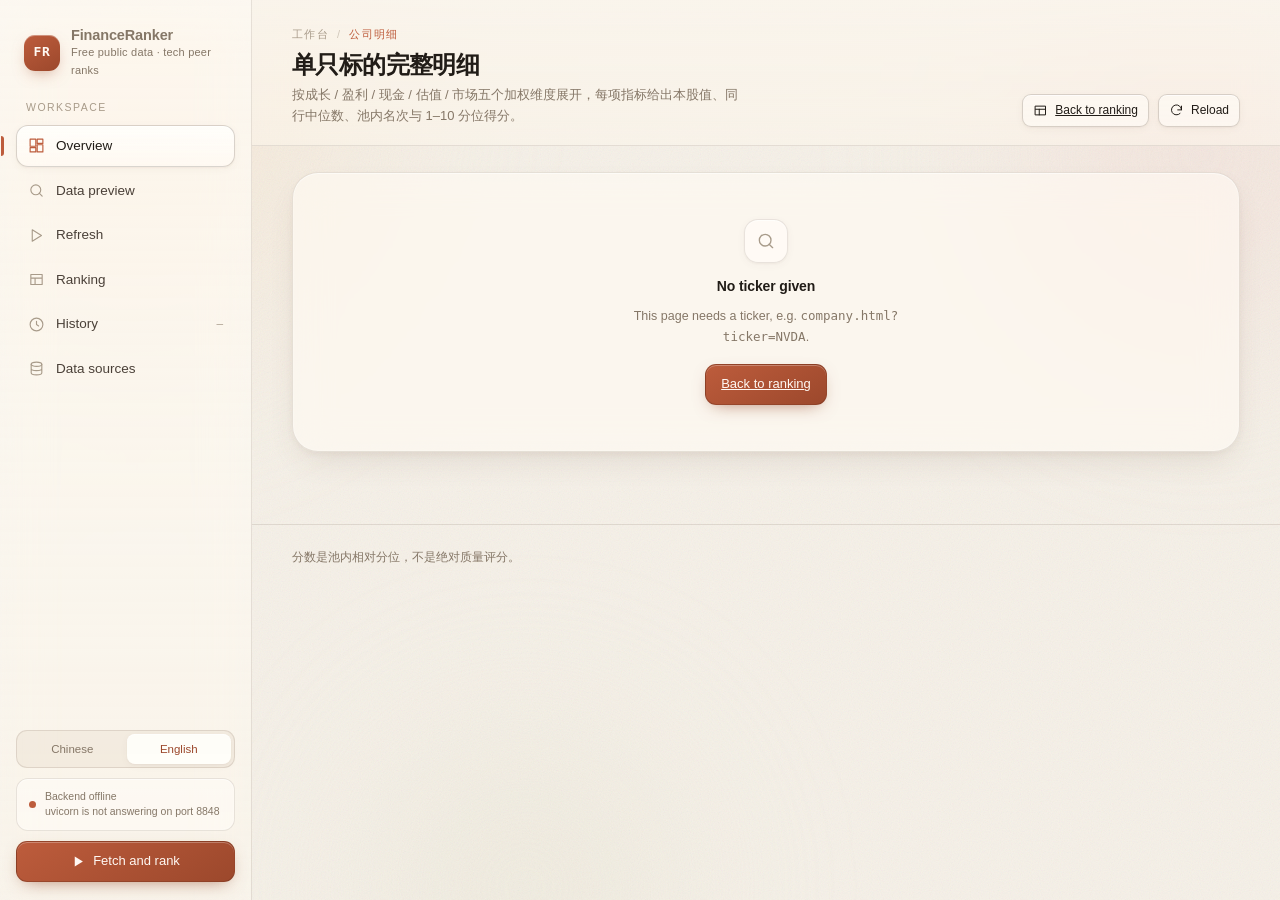
==== app/web/static/company.html @ 7ff26cf9 "FinanceRanker: free public-data tech peer ranker FastAPI service plus a vanilla-JS web UI that score" ====
<!DOCTYPE html>
<html lang="zh-CN">
<head>
<meta charset="utf-8" />
<meta name="viewport" content="width=device-width, initial-scale=1" />
<title>公司明细 · FinanceRanker</title>
<meta name="description" content="单只标的的完整明细：五个加权维度、逐项同行中位数与池内名次、原始财报输入。" />
<link rel="icon" href="favicon.svg" type="image/svg+xml" />
<link rel="stylesheet" href="css/shell.css" />
<link rel="stylesheet" href="css/components.css" />
<link rel="stylesheet" href="css/company.css" />
</head>
<body data-page="co">
<div class="app">
  <main class="main">
    <header class="pagehead">
      <div>
        <div class="crumb"><span data-i18n="nav.group">工作台</span><span class="sep">/</span><b data-i18n="co.crumb">公司明细</b></div>
        <h1 data-i18n="co.title">单只标的完整明细</h1>
        <p class="lede" data-i18n="co.lede">按成长 / 盈利 / 现金 / 估值 / 市场五个加权维度展开，每项指标给出本股值、同行中位数、池内名次与 1–10 分位得分。</p>
      </div>
      <div class="pagehead-actions">
        <a class="btn btn--quiet btn--sm" href="ranking.html" id="toRanking" data-i18n="action.back.ranking"></a>
        <button class="btn btn--quiet btn--sm" type="button" id="pingBtn" data-i18n="action.reload"></button>
      </div>
    </header>

    <div class="pagebody" id="companyBody">
      <div class="glass herocard">
        <div class="skeleton line" style="width:34%"></div>
        <div class="skeleton line" style="width:52%;margin-top:14px"></div>
      </div>
    </div>

    <footer class="foot" data-i18n="co.foot">
      <b>分数是池内相对分位，不是绝对质量评分。</b>
    </footer>
  </main>
</div>

<script src="js/i18n.js"></script>
<script src="js/shell.js"></script>
<script src="js/company-view.js"></script>
<script src="js/company.js"></script>
</body>
</html>
---- app/web/static/css/shell.css ----
/* ==========================================================================
   FinanceRanker — shell: tokens, background, rail navigation, page chrome.
   Warm-glass, minimal. Light theme only; every surface is a tinted glass pane.
   ========================================================================== */

/* ------------------------------------------------------------------ tokens */
:root {
  /* warm neutral ramp — one family, no cool grays anywhere */
  --bg:            #f6f1e8;
  --bg-2:          #efe7da;
  --surface:       rgba(255, 252, 247, 0.60);
  --surface-2:     rgba(255, 252, 247, 0.82);
  --surface-3:     rgba(250, 244, 235, 0.55);
  --well:          rgba(236, 226, 212, 0.50);

  --ink:           #211c17;
  --ink-2:         #4a4038;
  --muted:         #857767;
  --faint:         #a89b8a;

  --hair:          rgba(84, 66, 49, 0.13);
  --hair-2:        rgba(84, 66, 49, 0.22);

  /* single desaturated accent */
  --accent:        #bd5c3c;
  --accent-deep:   #9c482c;
  --accent-soft:   rgba(189, 92, 60, 0.11);
  --accent-line:   rgba(189, 92, 60, 0.34);

  /* data scale — warm earth, no cool hues */
  --good:          #4f6b46;
  --good-soft:     rgba(79, 107, 70, 0.13);
  --mid:           #a0752c;
  --mid-soft:      rgba(160, 117, 44, 0.14);
  --soft:          #9c6a49;
  --soft-soft:     rgba(156, 106, 73, 0.13);
  --low:           #8f5647;
  --low-soft:      rgba(143, 86, 71, 0.13);

  /* elevation: warm-tinted, wide and low */
  --sh-sm:  0 1px 2px rgba(93, 68, 47, 0.05), 0 2px 8px rgba(93, 68, 47, 0.045);
  --sh:     0 2px 6px rgba(93, 68, 47, 0.05), 0 14px 34px -12px rgba(93, 68, 47, 0.16);
  --sh-lg:  0 4px 12px rgba(93, 68, 47, 0.06), 0 34px 70px -24px rgba(93, 68, 47, 0.24);
  --glint:  inset 0 1px 0 rgba(255, 255, 255, 0.65);
  --glint-2: inset 0 1px 0 rgba(255, 255, 255, 0.45), inset 0 0 0 1px rgba(255, 255, 255, 0.18);

  --r-xs: 8px;
  --r-sm: 12px;
  --r-md: 18px;
  --r-lg: 26px;
  --r-xl: 34px;

  --rail: 252px;
  --ease: cubic-bezier(0.22, 1, 0.36, 1);

  --sans: "Geist", "Satoshi", "Outfit", ui-sans-serif, -apple-system, BlinkMacSystemFont,
          "PingFang SC", "Hiragino Sans GB", "Noto Sans SC", "Microsoft YaHei", sans-serif;
  --mono: "JetBrains Mono", ui-monospace, SFMono-Regular, "SF Mono", Menlo, Consolas, monospace;
}

* { box-sizing: border-box; }

html { -webkit-text-size-adjust: 100%; }

body {
  margin: 0;
  min-height: 100dvh;
  background: var(--bg);
  color: var(--ink);
  font-family: var(--sans);
  font-size: 14px;
  line-height: 1.6;
  -webkit-font-smoothing: antialiased;
  text-rendering: optimizeLegibility;
}

/* ------------------------------------------------------- ambient background
   Three very slow, very soft wash blobs. Fixed + pointer-events:none so they
   never trigger layout or repaints of scrolling content. */
.wash {
  position: fixed;
  inset: -12vmax;
  z-index: 0;
  pointer-events: none;
  overflow: hidden;
}
.wash i {
  position: absolute;
  display: block;
  border-radius: 50%;
  filter: blur(72px);
  opacity: 0.5;
  will-change: transform;
}
.wash i:nth-child(1) {
  width: 46vmax; height: 46vmax; left: 4vmax; top: 2vmax;
  background: radial-gradient(circle at 40% 40%, #f3ddc4, transparent 68%);
  animation: drift-a 46s ease-in-out infinite alternate;
}
.wash i:nth-child(2) {
  width: 40vmax; height: 40vmax; right: 2vmax; top: 8vmax;
  background: radial-gradient(circle at 60% 40%, #f0d5cf, transparent 66%);
  animation: drift-b 58s ease-in-out infinite alternate;
}
.wash i:nth-child(3) {
  width: 38vmax; height: 38vmax; left: 34vmax; bottom: -6vmax;
  background: radial-gradient(circle at 50% 50%, #e6e3d2, transparent 68%);
  animation: drift-c 52s ease-in-out infinite alternate;
}
/* paper grain — fixed overlay, never on a scrolling container */
.wash::after {
  content: "";
  position: absolute;
  inset: 0;
  opacity: 0.22;
  mix-blend-mode: multiply;
  background-image: url("data:image/svg+xml,%3Csvg xmlns='http://www.w3.org/2000/svg' width='160' height='160'%3E%3Cfilter id='n'%3E%3CfeTurbulence type='fractalNoise' baseFrequency='0.9' numOctaves='3'/%3E%3C/filter%3E%3Crect width='160' height='160' filter='url(%23n)' opacity='0.42'/%3E%3C/svg%3E");
}
@keyframes drift-a { from { transform: translate3d(0,0,0) scale(1); } to { transform: translate3d(4vmax,3vmax,0) scale(1.12); } }
@keyframes drift-b { from { transform: translate3d(0,0,0) scale(1.06); } to { transform: translate3d(-5vmax,4vmax,0) scale(1); } }
@keyframes drift-c { from { transform: translate3d(0,0,0) scale(1); } to { transform: translate3d(3vmax,-4vmax,0) scale(1.1); } }

/* ------------------------------------------------------------- app skeleton */
.app {
  position: relative;
  z-index: 1;
  display: grid;
  grid-template-columns: var(--rail) minmax(0, 1fr);
  min-height: 100dvh;
  /* `clip` (not `hidden`) contains the ambient wash without creating a scroll
     container, so `position: sticky` headers keep working. */
  overflow-x: clip;
}

/* ---------------------------------------------------------------- rail nav */
.rail {
  position: sticky;
  top: 0;
  align-self: start;
  height: 100dvh;
  padding: 22px 16px 18px;
  display: flex;
  flex-direction: column;
  gap: 20px;
  border-right: 1px solid var(--hair);
  background: linear-gradient(180deg, rgba(255, 253, 249, 0.72), rgba(255, 251, 244, 0.42));
  backdrop-filter: blur(24px) saturate(150%);
  -webkit-backdrop-filter: blur(24px) saturate(150%);
  z-index: 40;
}

.brand {
  display: flex;
  align-items: center;
  gap: 11px;
  padding: 4px 8px 0;
  text-decoration: none;
  color: inherit;
}
.brand .mark {
  flex: none;
  width: 36px; height: 36px;
  display: grid; place-items: center;
  border-radius: 11px;
  background: linear-gradient(150deg, var(--accent), var(--accent-deep));
  color: #fff8f2;
  font-family: var(--mono);
  font-size: 13px;
  font-weight: 600;
  letter-spacing: 0.06em;
  box-shadow: 0 6px 16px -6px rgba(156, 72, 44, 0.55), inset 0 1px 0 rgba(255, 255, 255, 0.35);
}
.brand .txt { min-width: 0; }
.brand b {
  display: block;
  font-size: 14.5px;
  font-weight: 600;
  letter-spacing: -0.01em;
  line-height: 1.25;
}
.brand span {
  display: block;
  font-size: 11px;
  color: var(--muted);
  letter-spacing: 0.02em;
}

.rail-group { display: flex; flex-direction: column; gap: 3px; }
.rail-group > p {
  margin: 0 0 6px 10px;
  font-size: 10.5px;
  letter-spacing: 0.14em;
  text-transform: uppercase;
  color: var(--faint);
}

.navlink {
  position: relative;
  display: flex;
  align-items: center;
  gap: 11px;
  padding: 9px 11px;
  border-radius: 12px;
  color: var(--ink-2);
  text-decoration: none;
  font-size: 13.5px;
  border: 1px solid transparent;
  transition: background 0.28s var(--ease), color 0.28s var(--ease), border-color 0.28s var(--ease);
}
.navlink:hover { background: rgba(255, 253, 249, 0.66); border-color: var(--hair); }
.navlink .ico { flex: none; width: 17px; height: 17px; color: var(--faint); transition: color 0.28s var(--ease); }
.navlink:hover .ico { color: var(--ink-2); }
.navlink .n {
  margin-left: auto;
  font-family: var(--mono);
  font-size: 11px;
  color: var(--faint);
}
.navlink[aria-current="page"] {
  background: linear-gradient(180deg, rgba(255, 254, 251, 0.94), rgba(255, 250, 243, 0.74));
  border-color: var(--hair-2);
  color: var(--ink);
  font-weight: 500;
  box-shadow: var(--sh-sm), var(--glint);
}
.navlink[aria-current="page"] .ico { color: var(--accent); }
.navlink[aria-current="page"]::before {
  content: "";
  position: absolute;
  left: -16px;
  top: 50%;
  width: 3px; height: 20px;
  border-radius: 0 3px 3px 0;
  background: var(--accent);
  transform: translateY(-50%);
}

.rail-foot { margin-top: auto; display: flex; flex-direction: column; gap: 10px; }

/* --------------------------------------------------------- language switch */
.langswitch {
  display: grid;
  grid-template-columns: 1fr 1fr;
  gap: 2px;
  padding: 3px;
  border-radius: 11px;
  border: 1px solid var(--hair);
  background: var(--well);
}
.langswitch button {
  border: 0;
  background: transparent;
  color: var(--muted);
  font: inherit;
  font-size: 11.5px;
  padding: 6px 0;
  border-radius: 8px;
  cursor: pointer;
  transition: background 0.24s var(--ease), color 0.24s var(--ease), box-shadow 0.24s var(--ease);
}
.langswitch button:hover { color: var(--ink); }
.langswitch button[aria-pressed="true"] {
  background: rgba(255, 254, 250, 0.95);
  color: var(--accent-deep);
  font-weight: 500;
  box-shadow: var(--sh-sm), var(--glint);
}
.langbtn {
  border: 1px solid var(--hair);
  background: var(--surface);
  color: var(--ink-2);
  font: inherit;
  font-size: 11.5px;
  padding: 5px 10px;
  border-radius: 9px;
  cursor: pointer;
  box-shadow: var(--glint);
  transition: border-color 0.24s var(--ease), color 0.24s var(--ease);
}
.langbtn:hover { border-color: var(--accent-line); color: var(--accent-deep); }
.langbtn:active { transform: scale(0.97); }

.health {
  display: flex;
  align-items: center;
  gap: 9px;
  padding: 10px 12px;
  border-radius: var(--r-sm);
  border: 1px solid var(--hair);
  background: var(--surface);
  box-shadow: var(--glint-2);
  font-size: 11.5px;
  color: var(--ink-2);
  text-decoration: none;
}
.health:hover { border-color: var(--hair-2); }
.health .dot {
  flex: none;
  width: 7px; height: 7px;
  border-radius: 50%;
  background: var(--good);
  box-shadow: 0 0 0 0 rgba(79, 107, 70, 0.4);
  animation: breathe 3.6s var(--ease) infinite;
}
.health.warn .dot { background: var(--mid); animation-duration: 2.4s; }
.health.bad .dot { background: var(--accent); }
.health b { display: block; font-weight: 500; line-height: 1.35; }
.health span { display: block; color: var(--muted); font-size: 10.5px; }
@keyframes breathe {
  0%   { box-shadow: 0 0 0 0 rgba(79, 107, 70, 0.34); }
  70%  { box-shadow: 0 0 0 7px rgba(79, 107, 70, 0); }
  100% { box-shadow: 0 0 0 0 rgba(79, 107, 70, 0); }
}

/* ------------------------------------------------------------ mobile chrome */
.mobilebar { display: none; }
.scrim { display: none; }

/* ------------------------------------------------------------------ content */
.main {
  min-width: 0;
  display: flex;
  flex-direction: column;
}

.pagehead {
  position: sticky;
  top: 0;
  z-index: 30;
  display: flex;
  align-items: flex-end;
  justify-content: space-between;
  gap: 24px;
  padding: 26px 40px 18px;
  border-bottom: 1px solid var(--hair);
  background: linear-gradient(180deg, rgba(250, 245, 237, 0.86), rgba(250, 245, 237, 0.58));
  backdrop-filter: blur(20px) saturate(150%);
  -webkit-backdrop-filter: blur(20px) saturate(150%);
}
.crumb {
  display: flex;
  align-items: center;
  gap: 8px;
  font-size: 11px;
  letter-spacing: 0.12em;
  text-transform: uppercase;
  color: var(--faint);
  margin-bottom: 7px;
}
.crumb .sep { opacity: 0.5; }
.crumb b { color: var(--accent); font-weight: 500; letter-spacing: 0.12em; }

.pagehead h1 {
  margin: 0;
  font-size: 24px;
  font-weight: 600;
  letter-spacing: -0.025em;
  line-height: 1.15;
}
.pagehead .lede {
  margin: 7px 0 0;
  max-width: 62ch;
  color: var(--muted);
  font-size: 13px;
  line-height: 1.6;
}
.pagehead-actions { display: flex; align-items: center; gap: 9px; flex: none; }

.pagebody {
  padding: 26px 40px 72px;
  display: flex;
  flex-direction: column;
  gap: 26px;
  max-width: 1480px;
  width: 100%;
}

/* -------------------------------------------------------------------- glass */
.glass {
  position: relative;
  border-radius: var(--r-lg);
  border: 1px solid var(--hair);
  background: var(--surface);
  backdrop-filter: blur(18px) saturate(150%);
  -webkit-backdrop-filter: blur(18px) saturate(150%);
  box-shadow: var(--sh), var(--glint-2);
}
.glass--solid { background: var(--surface-2); }
.glass--quiet { background: var(--surface-3); box-shadow: var(--sh-sm), var(--glint); }

/* ------------------------------------------------------------------ section */
.section { display: flex; flex-direction: column; gap: 14px; }
.section-head {
  display: flex;
  align-items: flex-end;
  justify-content: space-between;
  gap: 18px;
}
.section-head h2 {
  margin: 0;
  font-size: 15.5px;
  font-weight: 600;
  letter-spacing: -0.015em;
}
.section-head .hint { margin: 3px 0 0; color: var(--muted); font-size: 12px; }
.section-head .tools { display: flex; align-items: center; gap: 8px; }

.rule { height: 1px; background: var(--hair); border: 0; margin: 0; }

/* ---------------------------------------------------------------------------
   Buttons
   ------------------------------------------------------------------------- */
.btn {
  position: relative;
  display: inline-flex;
  align-items: center;
  justify-content: center;
  gap: 7px;
  padding: 9px 15px;
  border-radius: 11px;
  border: 1px solid var(--hair-2);
  background: linear-gradient(180deg, rgba(255, 254, 251, 0.9), rgba(255, 250, 243, 0.62));
  color: var(--ink);
  font: inherit;
  font-size: 13px;
  font-weight: 500;
  cursor: pointer;
  white-space: nowrap;
  box-shadow: var(--sh-sm), var(--glint);
  transition: transform 0.16s var(--ease), box-shadow 0.28s var(--ease),
              border-color 0.28s var(--ease), background 0.28s var(--ease), color 0.28s var(--ease);
}
.btn:hover:not(:disabled) {
  border-color: var(--hair-2);
  box-shadow: 0 2px 5px rgba(93, 68, 47, 0.07), 0 14px 28px -12px rgba(93, 68, 47, 0.28), var(--glint);
  transform: translateY(-1px);
}
.btn:active:not(:disabled) { transform: translateY(0) scale(0.985); box-shadow: var(--sh-sm); }
.btn:focus-visible { outline: 2px solid var(--accent-line); outline-offset: 2px; }
.btn:disabled { opacity: 0.42; cursor: not-allowed; box-shadow: none; }

.btn svg { width: 15px; height: 15px; flex: none; }
.btn--primary {
  background: linear-gradient(150deg, var(--accent), var(--accent-deep));
  border-color: rgba(120, 52, 30, 0.5);
  color: #fff8f3;
  box-shadow: 0 1px 0 rgba(255, 255, 255, 0.28) inset, 0 6px 18px -8px rgba(140, 62, 36, 0.7);
}
.btn--primary:hover:not(:disabled) {
  border-color: rgba(120, 52, 30, 0.6);
  box-shadow: 0 1px 0 rgba(255, 255, 255, 0.32) inset, 0 12px 26px -10px rgba(140, 62, 36, 0.75);
}
.btn--ghost {
  background: transparent;
  border-color: transparent;
  box-shadow: none;
  color: var(--muted);
}
.btn--ghost:hover:not(:disabled) {
  background: rgba(255, 253, 249, 0.7);
  border-color: var(--hair);
  color: var(--ink);
  box-shadow: var(--glint);
}
.btn--quiet { background: var(--surface); font-size: 12.5px; padding: 7px 12px; }
.btn--danger { color: var(--accent-deep); }
.btn--danger:hover:not(:disabled) { border-color: var(--accent-line); background: var(--accent-soft); }
.btn--sm { padding: 6px 10px; font-size: 12px; border-radius: 9px; }
.btn--icon { padding: 8px; border-radius: 10px; }

/* ------------------------------------------------------------------- chips */
.chip {
  display: inline-flex;
  align-items: center;
  gap: 6px;
  padding: 5px 11px;
  border-radius: 999px;
  border: 1px solid var(--hair);
  background: var(--surface);
  color: var(--ink-2);
  font-size: 12px;
  cursor: pointer;
  box-shadow: var(--glint);
  transition: transform 0.16s var(--ease), border-color 0.28s var(--ease), background 0.28s var(--ease);
}
.chip:hover { border-color: var(--accent-line); transform: translateY(-1px); }
.chip:active { transform: translateY(0) scale(0.98); }
.chip[aria-pressed="true"], .chip.is-on {
  background: var(--accent-soft);
  border-color: var(--accent-line);
  color: var(--accent-deep);
}
.chip .x { font-family: var(--mono); font-size: 11px; opacity: 0.6; }

.seg {
  display: inline-flex;
  padding: 3px;
  gap: 2px;
  border-radius: 12px;
  border: 1px solid var(--hair);
  background: var(--well);
  box-shadow: none;
}
.seg button {
  border: 0;
  background: transparent;
  color: var(--muted);
  font: inherit;
  font-size: 12.5px;
  padding: 6px 12px;
  border-radius: 9px;
  cursor: pointer;
  transition: background 0.28s var(--ease), color 0.28s var(--ease), box-shadow 0.28s var(--ease);
}
.seg button:hover { color: var(--ink); }
.seg button[aria-pressed="true"] {
  background: rgba(255, 254, 250, 0.95);
  color: var(--ink);
  box-shadow: var(--sh-sm), var(--glint);
}

/* ------------------------------------------------------------------ fields */
.field { display: flex; flex-direction: column; gap: 7px; min-width: 0; }
.field > label {
  font-size: 11.5px;
  font-weight: 500;
  letter-spacing: 0.04em;
  color: var(--ink-2);
}
.field .help { font-size: 11.5px; color: var(--faint); }
.field .err { font-size: 11.5px; color: var(--accent-deep); }

.input, .textarea, select.input {
  width: 100%;
  padding: 10px 13px;
  border-radius: var(--r-sm);
  border: 1px solid var(--hair-2);
  background: rgba(255, 253, 249, 0.72);
  color: var(--ink);
  font: inherit;
  font-size: 13px;
  /* the focused border is the only outline — OS default rings look cheap here */
  outline: none;
  box-shadow: none;
  transition: border-color 0.28s var(--ease), box-shadow 0.28s var(--ease), background 0.28s var(--ease);
}
.textarea {
  resize: vertical;
  font-family: var(--mono);
  font-size: 12.5px;
  line-height: 1.75;
  letter-spacing: 0.02em;
}
.input::placeholder, .textarea::placeholder { color: var(--faint); }
.input:focus, .textarea:focus, select.input:focus {
  outline: none;
  background: rgba(255, 254, 251, 0.94);
  border-color: var(--accent-line);
  box-shadow: 0 0 0 3px var(--accent-soft);
}
select.input {
  appearance: none;
  padding-right: 32px;
  background-image: url("data:image/svg+xml,%3Csvg xmlns='http://www.w3.org/2000/svg' width='12' height='12' viewBox='0 0 24 24' fill='none' stroke='%23857767' stroke-width='2.2' stroke-linecap='round'%3E%3Cpath d='M6 9l6 6 6-6'/%3E%3C/svg%3E");
  background-repeat: no-repeat;
  background-position: right 12px center;
}

.check {
  display: inline-flex;
  align-items: center;
  gap: 9px;
  font-size: 12.5px;
  color: var(--ink-2);
  cursor: pointer;
  user-select: none;
}
.check input {
  appearance: none;
  width: 17px; height: 17px;
  border-radius: 5px;
  border: 1px solid var(--hair-2);
  background: rgba(255, 253, 249, 0.8);
  box-shadow: none;
  cursor: pointer;
  display: grid;
  place-items: center;
  transition: background 0.2s var(--ease), border-color 0.2s var(--ease);
}
.check input::after {
  content: "";
  width: 9px; height: 5px;
  border-left: 1.8px solid #fff8f3;
  border-bottom: 1.8px solid #fff8f3;
  transform: rotate(-45deg) scale(0.5);
  opacity: 0;
  transition: opacity 0.18s var(--ease), transform 0.18s var(--ease);
  margin-top: -2px;
}
.check input:checked { background: var(--accent); border-color: var(--accent-deep); }
.check input:checked::after { opacity: 1; transform: rotate(-45deg) scale(1); }

/* ------------------------------------------------------------------- utils */
.hidden, [hidden] { display: none !important; }
.mono { font-family: var(--mono); font-variant-numeric: tabular-nums; }
.num { font-family: var(--mono); font-variant-numeric: tabular-nums; letter-spacing: -0.01em; }
.muted { color: var(--muted); }
.faint { color: var(--faint); }
.row { display: flex; align-items: center; gap: 10px; flex-wrap: wrap; }
.spacer { flex: 1 1 auto; }
.sr {
  position: absolute;
  width: 1px; height: 1px;
  padding: 0; margin: -1px;
  overflow: hidden; clip: rect(0 0 0 0);
  white-space: nowrap; border: 0;
}

/* ------------------------------------------------------------------ badges */
.badge {
  display: inline-flex;
  align-items: center;
  gap: 5px;
  padding: 3px 9px;
  border-radius: 7px;
  border: 1px solid var(--hair);
  background: var(--well);
  font-size: 11px;
  font-weight: 500;
  color: var(--ink-2);
  white-space: nowrap;
}
.badge--good { color: var(--good); background: var(--good-soft); border-color: rgba(79, 107, 70, 0.24); }
.badge--mid  { color: var(--mid);  background: var(--mid-soft);  border-color: rgba(160, 117, 44, 0.26); }
.badge--soft { color: var(--soft); background: var(--soft-soft); border-color: rgba(156, 106, 73, 0.24); }
.badge--low  { color: var(--low);  background: var(--low-soft);  border-color: rgba(143, 86, 71, 0.24); }
.badge--accent { color: var(--accent-deep); background: var(--accent-soft); border-color: var(--accent-line); }
.badge .dot { width: 6px; height: 6px; border-radius: 50%; background: currentColor; }

/* --------------------------------------------------------------- meter bar */
.meter {
  display: flex;
  align-items: center;
  justify-content: flex-end;
  gap: 10px;
}
.meter .track {
  position: relative;
  width: 58px;
  height: 4px;
  border-radius: 999px;
  background: var(--well);
  overflow: hidden;
  flex: none;
}
.meter .fill {
  position: absolute;
  /* `inset: 0 auto 0 0` collapsed to width:0 here (an absolutely positioned
     element with only `left` set and `width:auto` inside an inline containing
     block), which made every meter bar invisible. Pinning both edges makes the
     box stretch, so scaleX() has something to scale. */
  left: 0;
  right: 0;
  top: 0;
  bottom: 0;
  border-radius: 999px;
  transform-origin: left center;
  background: var(--accent);
  transition: transform 0.6s var(--ease);
}
.meter .val { min-width: 30px; text-align: right; font-size: 12.5px; color: var(--ink-2); }
.meter.is-na .val { color: var(--faint); }
/* .meter--* fill colours are supplied by js/scale.js (inline). */

/* ------------------------------------------------------------------ states */
.skeleton {
  position: relative;
  overflow: hidden;
  border-radius: var(--r-sm);
  background: rgba(233, 224, 211, 0.5);
}
.skeleton::after {
  content: "";
  position: absolute;
  inset: 0;
  transform: translateX(-100%);
  background: linear-gradient(90deg, transparent, rgba(255, 255, 255, 0.72), transparent);
  animation: shimmer 1.75s var(--ease) infinite;
}
@keyframes shimmer { to { transform: translateX(100%); } }
.skeleton.line { height: 11px; }
.skeleton.line + .skeleton.line { margin-top: 9px; }

.state {
  display: flex;
  flex-direction: column;
  align-items: center;
  text-align: center;
  gap: 9px;
  padding: 46px 30px;
}
.state .glyph {
  width: 44px; height: 44px;
  display: grid; place-items: center;
  border-radius: 14px;
  border: 1px solid var(--hair);
  background: var(--surface-2);
  color: var(--faint);
  box-shadow: var(--glint), var(--sh-sm);
  margin-bottom: 3px;
}
.state .glyph svg { width: 20px; height: 20px; }
.state h3 { margin: 0; font-size: 14px; font-weight: 600; letter-spacing: -0.01em; }
.state p { margin: 0; max-width: 46ch; color: var(--muted); font-size: 12.5px; line-height: 1.65; }
.state .act { margin-top: 8px; }

.alert {
  display: flex;
  align-items: flex-start;
  gap: 11px;
  padding: 12px 15px;
  border-radius: var(--r-sm);
  border: 1px solid var(--accent-line);
  background: var(--accent-soft);
  color: var(--accent-deep);
  font-size: 12.5px;
  line-height: 1.6;
}
.alert--warn { border-color: rgba(160, 117, 44, 0.3); background: var(--mid-soft); color: #7d5a17; }
.alert--ok { border-color: rgba(79, 107, 70, 0.26); background: var(--good-soft); color: var(--good); }
.alert svg { width: 15px; height: 15px; flex: none; margin-top: 2px; }
.alert b { font-weight: 600; }

/* -------------------------------------------------------------------- toast */
.toasts {
  position: fixed;
  right: 22px;
  bottom: 22px;
  z-index: 90;
  display: flex;
  flex-direction: column;
  gap: 9px;
  pointer-events: none;
}
.toast {
  display: flex;
  align-items: center;
  gap: 9px;
  padding: 11px 15px;
  border-radius: 13px;
  border: 1px solid var(--hair-2);
  background: rgba(255, 253, 248, 0.86);
  backdrop-filter: blur(18px) saturate(160%);
  -webkit-backdrop-filter: blur(18px) saturate(160%);
  box-shadow: var(--sh-lg), var(--glint);
  font-size: 12.5px;
  color: var(--ink);
  animation: toast-in 0.42s var(--ease);
  pointer-events: auto;
}
.toast.out { animation: toast-out 0.3s var(--ease) forwards; }
.toast .dot { width: 7px; height: 7px; border-radius: 50%; background: var(--good); flex: none; }
.toast.warn .dot { background: var(--mid); }
.toast.err .dot { background: var(--accent); }
@keyframes toast-in { from { opacity: 0; transform: translate3d(0, 14px, 0) scale(0.97); } }
@keyframes toast-out { to { opacity: 0; transform: translate3d(0, 8px, 0) scale(0.98); } }

/* ------------------------------------------------------------------- table */
.tablewrap {
  overflow: auto;
  max-height: min(70dvh, 760px);
  border-radius: var(--r-lg);
  border: 1px solid var(--hair);
  background: var(--surface);
  backdrop-filter: blur(18px) saturate(150%);
  -webkit-backdrop-filter: blur(18px) saturate(150%);
  box-shadow: var(--sh), var(--glint-2);
}
.tablewrap--flat { max-height: none; }
table.data {
  width: 100%;
  border-collapse: separate;
  border-spacing: 0;
  font-size: 12.5px;
}
table.data th, table.data td {
  padding: 11px 14px;
  text-align: left;
  white-space: nowrap;
  border-bottom: 1px solid var(--hair);
}
table.data thead th {
  position: sticky;
  top: 0;
  z-index: 2;
  background: linear-gradient(180deg, rgba(252, 247, 239, 0.97), rgba(249, 243, 234, 0.92));
  backdrop-filter: blur(12px);
  -webkit-backdrop-filter: blur(12px);
  color: var(--muted);
  font-size: 11px;
  font-weight: 500;
  letter-spacing: 0.05em;
  text-transform: uppercase;
}
table.data thead th.sortable { cursor: pointer; user-select: none; }
table.data thead th.sortable:hover { color: var(--ink); }
table.data thead th .arrow { opacity: 0; margin-left: 5px; font-size: 9px; }
table.data thead th[aria-sort] .arrow { opacity: 1; color: var(--accent); }
table.data tbody tr { transition: background 0.2s var(--ease); }
table.data tbody tr:hover { background: rgba(255, 253, 249, 0.72); }
table.data tbody tr:last-child td { border-bottom: 0; }
table.data td.right, table.data th.right { text-align: right; }
table.data td.ticker { font-family: var(--mono); font-weight: 600; letter-spacing: -0.01em; }
table.data .company {
  max-width: 220px;
  overflow: hidden;
  text-overflow: ellipsis;
}
table.data .rowlink { cursor: pointer; }

.tick-link {
  color: var(--accent-deep);
  font-family: var(--mono);
  font-weight: 600;
  text-decoration: none;
  border-bottom: 1px solid transparent;
  transition: border-color 0.24s var(--ease);
  background: none;
  border-top: 0; border-left: 0; border-right: 0;
  padding: 0;
  font-size: inherit;
  cursor: pointer;
}
.tick-link:hover { border-bottom-color: var(--accent-line); }

.detail-link {
  display: inline-flex;
  align-items: center;
  gap: 3px;
  font-size: 11.5px;
  color: var(--muted);
  text-decoration: none;
  padding: 3px 8px 3px 10px;
  border-radius: 999px;
  border: 1px solid var(--hair);
  background: var(--surface);
  box-shadow: var(--glint);
  transition: color 0.24s var(--ease), border-color 0.24s var(--ease), transform 0.18s var(--ease);
}
.detail-link svg { width: 12px; height: 12px; }
.detail-link:hover { color: var(--accent-deep); border-color: var(--accent-line); transform: translateX(1px); }
.detail-link:active { transform: translateX(0) scale(0.97); }

.rank-cell { color: var(--faint); width: 42px; }
.rank-cell.top { color: var(--accent-deep); font-weight: 600; }

/* ------------------------------------------------------------------- grids */
.grid { display: grid; gap: 16px; }
.grid--stats { grid-template-columns: repeat(auto-fit, minmax(200px, 1fr)); }
.grid--2 { grid-template-columns: repeat(2, minmax(0, 1fr)); }
.grid--3 { grid-template-columns: repeat(3, minmax(0, 1fr)); }
.grid--hero { grid-template-columns: minmax(0, 1.55fr) minmax(0, 1fr); align-items: start; }

/* ------------------------------------------------------------------- stats */
.statcard {
  position: relative;
  padding: 18px 20px 20px;
  border-radius: var(--r-md);
  overflow: hidden;
}
.statcard .label {
  display: flex;
  align-items: center;
  gap: 7px;
  font-size: 11px;
  letter-spacing: 0.07em;
  text-transform: uppercase;
  color: var(--faint);
}
.statcard .value {
  margin-top: 9px;
  font-family: var(--mono);
  font-size: 27px;
  font-weight: 500;
  letter-spacing: -0.03em;
  line-height: 1.05;
  font-variant-numeric: tabular-nums;
}
.statcard .value small { font-size: 13px; color: var(--muted); margin-left: 4px; letter-spacing: 0; }
.statcard .note { margin-top: 8px; font-size: 11.5px; color: var(--muted); }
.statcard .spark { position: absolute; right: 0; bottom: 0; left: 0; height: 30px; opacity: 0.5; pointer-events: none; }

/* ------------------------------------------------------------- kv + detail */
.kvgrid {
  display: grid;
  grid-template-columns: repeat(auto-fill, minmax(190px, 1fr));
  gap: 1px;
  background: var(--hair);
  border-radius: var(--r-md);
  overflow: hidden;
  border: 1px solid var(--hair);
}
.kvgrid .kv {
  background: rgba(255, 252, 247, 0.72);
  padding: 12px 15px;
  backdrop-filter: blur(10px);
  -webkit-backdrop-filter: blur(10px);
}
.kvgrid .k {
  font-size: 10.5px;
  letter-spacing: 0.06em;
  text-transform: uppercase;
  color: var(--faint);
}
.kvgrid .v {
  margin-top: 4px;
  font-family: var(--mono);
  font-size: 14px;
  font-variant-numeric: tabular-nums;
  letter-spacing: -0.01em;
}
.kvgrid .v.na { color: var(--faint); }
.kvgrid .kv.group-start { box-shadow: inset 3px 0 0 var(--accent-line); }

/* ------------------------------------------------------------------ drawer */
.drawer-scrim {
  position: fixed;
  inset: 0;
  z-index: 60;
  background: rgba(46, 34, 24, 0.22);
  backdrop-filter: blur(3px);
  -webkit-backdrop-filter: blur(3px);
  opacity: 0;
  transition: opacity 0.34s var(--ease);
}
.drawer-scrim.in { opacity: 1; }
.drawer {
  position: fixed;
  top: 0; right: 0;
  z-index: 61;
  height: 100dvh;
  width: min(470px, 94vw);
  display: flex;
  flex-direction: column;
  border-left: 1px solid var(--hair-2);
  background: linear-gradient(200deg, rgba(255, 253, 249, 0.94), rgba(250, 244, 235, 0.9));
  backdrop-filter: blur(26px) saturate(160%);
  -webkit-backdrop-filter: blur(26px) saturate(160%);
  box-shadow: var(--sh-lg);
  transform: translate3d(100%, 0, 0);
  transition: transform 0.44s var(--ease);
}
.drawer.in { transform: translate3d(0, 0, 0); }
.drawer header {
  display: flex;
  align-items: flex-start;
  gap: 12px;
  padding: 22px 24px 16px;
  border-bottom: 1px solid var(--hair);
}
.drawer header .t { min-width: 0; flex: 1; }
.drawer header .t b {
  display: block;
  font-family: var(--mono);
  font-size: 19px;
  letter-spacing: -0.02em;
}
.drawer header .t span { display: block; color: var(--muted); font-size: 12.5px; margin-top: 2px; }
.drawer .body { overflow: auto; padding: 20px 24px 30px; display: flex; flex-direction: column; gap: 18px; }
.drawer .grp h4 {
  margin: 0 0 9px;
  font-size: 10.5px;
  letter-spacing: 0.12em;
  text-transform: uppercase;
  color: var(--faint);
  font-weight: 500;
}
.drawer .grp .kvgrid { grid-template-columns: repeat(auto-fill, minmax(140px, 1fr)); }

/* facet score lines: label left, meter nudged toward the value column so the
   numbers form a readable right-hand rail */
.drawer .facetline {
  display: grid;
  grid-template-columns: 62px minmax(0, 1fr);
  align-items: center;
  gap: 14px;
}
.drawer .facetline .fl { font-size: 11.5px; color: var(--faint); }
.drawer .facetline .fm { width: 100%; max-width: 200px; margin-left: auto; }
.drawer .facetline.is-total .fl { font-size: 12.5px; font-weight: 500; color: var(--ink-2); }
.drawer .facetline .meter .val { font-weight: 500; }
/* The numeric value keeps the neutral ink; the bar carries the red/green
   direction, so the old per-tone text colours were double-encoding it. */

/* ---------------------------------------------------------------- progress */
.progress { display: flex; flex-direction: column; gap: 10px; }
.progress .top { display: flex; align-items: baseline; justify-content: space-between; gap: 12px; }
.progress .pct { font-family: var(--mono); font-size: 21px; letter-spacing: -0.02em; }
.progress .stage { font-size: 12.5px; color: var(--muted); }
.progress .track {
  height: 7px;
  border-radius: 999px;
  background: var(--well);
  overflow: hidden;
  box-shadow: inset 0 1px 1px rgba(93, 68, 47, 0.07);
}
.progress .fill {
  height: 100%;
  border-radius: 999px;
  background: linear-gradient(90deg, var(--accent), #d08757);
  transform-origin: left center;
  transform: scaleX(0);
  transition: transform 0.7s var(--ease);
}
.progress.is-live .fill {
  background-image: linear-gradient(90deg, var(--accent), #d08757, var(--accent));
  background-size: 200% 100%;
  animation: sheen 2.4s linear infinite;
}
@keyframes sheen { to { background-position: -200% 0; } }

.steps { display: flex; flex-direction: column; gap: 1px; border-radius: var(--r-sm); overflow: hidden; }
.step {
  display: flex;
  align-items: center;
  gap: 11px;
  padding: 10px 13px;
  background: rgba(255, 252, 247, 0.6);
  font-size: 12.5px;
  color: var(--muted);
}
.step + .step { border-top: 1px solid var(--hair); }
.step .mark {
  width: 16px; height: 16px;
  border-radius: 50%;
  border: 1px solid var(--hair-2);
  display: grid; place-items: center;
  flex: none;
  font-size: 9px;
  color: var(--faint);
}
.step.done { color: var(--ink-2); }
.step.done .mark { border-color: rgba(79, 107, 70, 0.4); background: var(--good-soft); color: var(--good); }
.step.active { color: var(--ink); }
.step.active .mark { border-color: var(--accent-line); background: var(--accent-soft); }
.step.active .mark::after {
  content: "";
  width: 6px; height: 6px;
  border-radius: 50%;
  background: var(--accent);
  animation: pulse-dot 1.5s var(--ease) infinite;
}
@keyframes pulse-dot { 50% { transform: scale(0.5); opacity: 0.55; } }
.step .at { margin-left: auto; font-family: var(--mono); font-size: 11px; color: var(--faint); }

.log {
  max-height: 240px;
  overflow: auto;
  padding: 12px 14px;
  border-radius: var(--r-sm);
  background: rgba(240, 232, 220, 0.55);
  border: 1px solid var(--hair);
  font-family: var(--mono);
  font-size: 11.5px;
  line-height: 1.85;
  color: var(--ink-2);
}
.log .ln { display: flex; gap: 9px; }
.log .ln time { color: var(--faint); flex: none; }
.log .ln.ok span { color: var(--good); }
.log .ln.warn span { color: var(--mid); }
.log .ln.err span { color: var(--accent-deep); }

/* ------------------------------------------------------------------- misc */
.note {
  padding: 13px 16px;
  border-radius: var(--r-sm);
  border: 1px dashed var(--hair-2);
  color: var(--muted);
  font-size: 12px;
  line-height: 1.7;
  background: rgba(255, 252, 247, 0.4);
}
.well {
  padding: 14px 16px;
  border-radius: var(--r-md);
  background: var(--well);
  border: 1px solid var(--hair);
}
.dl { display: grid; grid-template-columns: auto 1fr; gap: 7px 16px; font-size: 12.5px; }
.dl dt { color: var(--faint); white-space: nowrap; }
.dl dd { margin: 0; font-family: var(--mono); }

.foot {
  padding: 22px 40px 34px;
  color: var(--faint);
  font-size: 11.5px;
  line-height: 1.8;
  border-top: 1px solid var(--hair);
  max-width: 1480px;
  width: 100%;
}
.foot b { color: var(--muted); font-weight: 500; }

/* ------------------------------------------------------------------- motion */
@media (prefers-reduced-motion: reduce) {
  *, *::before, *::after {
    animation-duration: 0.001ms !important;
    animation-iteration-count: 1 !important;
    transition-duration: 0.001ms !important;
  }
}

/* ------------------------------------------------------------- responsive */
@media (max-width: 1180px) {
  .grid--hero { grid-template-columns: minmax(0, 1fr); }
  .pagehead { padding: 22px 26px 16px; }
  .pagebody { padding: 22px 26px 64px; }
  .foot { padding: 20px 26px 30px; }
}

@media (max-width: 900px) {
  .grid--2, .grid--3 { grid-template-columns: minmax(0, 1fr); }
}

@media (max-width: 860px) {
  .app { grid-template-columns: minmax(0, 1fr); }

  .mobilebar {
    position: sticky;
    top: 0;
    z-index: 45;
    display: flex;
    align-items: center;
    gap: 12px;
    padding: 11px 14px;
    border-bottom: 1px solid var(--hair);
    background: rgba(250, 245, 237, 0.82);
    backdrop-filter: blur(20px) saturate(150%);
    -webkit-backdrop-filter: blur(20px) saturate(150%);
  }
  .mobilebar .mark {
    width: 30px; height: 30px;
    border-radius: 9px;
    display: grid; place-items: center;
    background: linear-gradient(150deg, var(--accent), var(--accent-deep));
    color: #fff8f2;
    font-family: var(--mono);
    font-size: 11px;
    font-weight: 600;
  }
  .mobilebar b { font-size: 13.5px; font-weight: 600; letter-spacing: -0.01em; }
  .mobilebar .spacer { flex: 1; }

  .rail {
    position: fixed;
    top: 0; left: 0;
    width: min(280px, 84vw);
    height: 100dvh;
    z-index: 70;
    transform: translate3d(-102%, 0, 0);
    transition: transform 0.42s var(--ease);
    background: linear-gradient(180deg, rgba(255, 253, 249, 0.97), rgba(251, 245, 236, 0.95));
    box-shadow: var(--sh-lg);
  }
  .rail.open { transform: translate3d(0, 0, 0); }
  .scrim {
    display: block;
    position: fixed;
    inset: 0;
    z-index: 65;
    background: rgba(46, 34, 24, 0.26);
    backdrop-filter: blur(3px);
    -webkit-backdrop-filter: blur(3px);
    opacity: 0;
    pointer-events: none;
    transition: opacity 0.4s var(--ease);
  }
  .scrim.in { opacity: 1; pointer-events: auto; }

  .pagehead {
    position: static;
    flex-direction: column;
    align-items: flex-start;
    gap: 14px;
    padding: 20px 16px 14px;
  }
  .pagehead h1 { font-size: 21px; }
  .pagebody { padding: 18px 16px 56px; gap: 20px; }
  .foot { padding: 18px 16px 28px; }
  .grid--stats { grid-template-columns: repeat(auto-fit, minmax(150px, 1fr)); }
  .tablewrap { max-height: none; }
  .drawer { width: 100vw; }
  .toasts { left: 14px; right: 14px; bottom: 14px; }
}
---- app/web/static/css/components.css ----
/* ==========================================================================
   FinanceRanker — page components.
   Complements shell.css with the pieces individual pages need: the overview
   scoreboard, the run console, the ranking toolbar, the history timeline and
   the data-source dictionary.
   ========================================================================== */

/* ================================================================ overview */

/* Scoreboard: one glass pane, five columns divided by hairlines.
   Deliberately NOT five boxes — the grouping is done with rules. */
.board {
  display: grid;
  grid-template-columns: minmax(220px, 1.35fr) repeat(4, minmax(0, 1fr));
  border-radius: var(--r-lg);
  overflow: hidden;
}
.board > div { padding: 22px 24px; border-left: 1px solid var(--hair); }
.board > div:first-child { border-left: 0; }

.board .lead .kicker {
  font-size: 10.5px;
  letter-spacing: 0.14em;
  text-transform: uppercase;
  color: var(--faint);
}
.board .lead .headline {
  margin: 10px 0 0;
  font-size: 23px;
  line-height: 1.2;
  font-weight: 600;
  letter-spacing: -0.03em;
}
.board .lead .headline em {
  font-style: normal;
  color: var(--accent);
}
.board .lead p { margin: 9px 0 0; color: var(--muted); font-size: 12.5px; line-height: 1.6; }

.board .cell .k {
  font-size: 10.5px;
  letter-spacing: 0.1em;
  text-transform: uppercase;
  color: var(--faint);
  display: flex;
  align-items: center;
  gap: 6px;
}
.board .cell .v {
  margin-top: 12px;
  font-family: var(--mono);
  font-size: 30px;
  line-height: 1;
  letter-spacing: -0.04em;
  font-variant-numeric: tabular-nums;
}
.board .cell .v small { font-size: 13px; color: var(--muted); letter-spacing: 0; margin-left: 3px; }
.board .cell .d { margin-top: 9px; font-size: 11.5px; color: var(--muted); font-family: var(--mono); }
.board .cell .d.up { color: var(--good); }
.board .cell .d.down { color: var(--low); }

/* Coverage matrix: tickers x five facets, rules only, no boxes */
.matrix { width: 100%; min-width: 620px; border-collapse: collapse; font-size: 12px; }
.matrix th, .matrix td { padding: 7px 10px; text-align: right; border-bottom: 1px solid var(--hair); }
.matrix th:first-child, .matrix td:first-child { text-align: left; font-family: var(--mono); }
.matrix thead th {
  font-size: 10px;
  letter-spacing: 0.08em;
  text-transform: uppercase;
  color: var(--faint);
  font-weight: 500;
}
.matrix tbody tr:last-child td { border-bottom: 0; }
.matrix .swatch {
  display: inline-block;
  width: 100%;
  max-width: 62px;
  height: 22px;
  border-radius: 6px;
  line-height: 22px;
  text-align: center;
  font-family: var(--mono);
  font-size: 11px;
  border: 1px solid transparent;
}
.matrix .swatch.na { color: var(--faint); background: var(--well); }

/* Provider lines in the sidebar column */
.provlist { display: flex; flex-direction: column; }
.provlist .prov {
  display: flex;
  align-items: center;
  gap: 11px;
  padding: 12px 0;
  border-bottom: 1px solid var(--hair);
  font-size: 12.5px;
}
.provlist .prov:last-child { border-bottom: 0; }
.provlist .prov .nm { font-weight: 500; }
.provlist .prov .src {
  margin-left: auto;
  font-family: var(--mono);
  font-size: 11px;
  color: var(--muted);
  text-align: right;
}
.provlist .prov .ico {
  width: 28px; height: 28px;
  border-radius: 9px;
  display: grid; place-items: center;
  background: var(--well);
  border: 1px solid var(--hair);
  color: var(--ink-2);
  flex: none;
}
.provlist .prov .ico svg { width: 14px; height: 14px; }

/* Run history strip on the overview */
.runstrip { display: flex; align-items: flex-end; gap: 5px; height: 56px; }
.runstrip .col {
  flex: 1;
  min-width: 6px;
  border-radius: 4px 4px 2px 2px;
  background: linear-gradient(180deg, rgba(189, 92, 60, 0.55), rgba(189, 92, 60, 0.18));
  position: relative;
  transition: transform 0.3s var(--ease);
}
.runstrip .col:hover { transform: scaleY(1.04); }
.runstrip .col.zero { background: var(--well); }
.runstrip .col .tip {
  position: absolute;
  bottom: calc(100% + 7px);
  left: 50%;
  transform: translateX(-50%);
  padding: 5px 9px;
  border-radius: 8px;
  background: rgba(40, 30, 22, 0.92);
  color: #f7f1e8;
  font-family: var(--mono);
  font-size: 10.5px;
  white-space: nowrap;
  opacity: 0;
  pointer-events: none;
  transition: opacity 0.24s var(--ease);
}
.runstrip .col:hover .tip { opacity: 1; }

/* =============================================================== refresh   */
.runlayout { display: grid; grid-template-columns: minmax(0, 1fr) minmax(0, 1.06fr); gap: 18px; align-items: start; }

.console { padding: 20px 22px; display: flex; flex-direction: column; gap: 16px; }
.console .head { display: flex; align-items: center; justify-content: space-between; gap: 12px; }
.console .head h3 { margin: 0; font-size: 14px; font-weight: 600; letter-spacing: -0.01em; }

.ticker-bag { display: flex; flex-wrap: wrap; gap: 6px; min-height: 34px; }
.ticker-bag .tag {
  display: inline-flex;
  align-items: center;
  gap: 7px;
  padding: 5px 9px 5px 11px;
  border-radius: 9px;
  border: 1px solid var(--hair);
  background: rgba(255, 253, 249, 0.72);
  font-family: var(--mono);
  font-size: 11.5px;
  box-shadow: var(--glint);
  animation: tag-in 0.36s var(--ease) backwards;
}
.ticker-bag .tag button {
  border: 0;
  background: transparent;
  color: var(--faint);
  cursor: pointer;
  padding: 0 2px;
  font-size: 13px;
  line-height: 1;
  border-radius: 4px;
}
.ticker-bag .tag button:hover { color: var(--accent-deep); }
.ticker-bag .tag.dup { border-color: var(--accent-line); background: var(--accent-soft); }
@keyframes tag-in { from { opacity: 0; transform: translate3d(0, 6px, 0); } }

.presets { display: flex; flex-wrap: wrap; gap: 6px; }

.eta { display: flex; align-items: center; gap: 14px; font-size: 12px; color: var(--muted); }
.eta b { font-family: var(--mono); color: var(--ink-2); font-weight: 500; }

/* ================================================================ ranking */
.toolbar {
  display: flex;
  align-items: flex-end;
  gap: 12px;
  flex-wrap: wrap;
  padding: 16px 20px;
}
.toolbar .search { position: relative; flex: 1 1 240px; min-width: 200px; }
.toolbar .search svg {
  position: absolute;
  left: 12px; top: 50%;
  transform: translateY(-50%);
  width: 15px; height: 15px;
  color: var(--faint);
  pointer-events: none;
}
.toolbar .search .input { padding-left: 34px; }
.toolbar .right { display: flex; align-items: center; gap: 8px; margin-left: auto; }

.coltoggles {
  display: flex;
  align-items: center;
  gap: 6px;
  flex-wrap: wrap;
  padding: 0 20px 16px;
}
.coltoggles .lbl { font-size: 11px; color: var(--faint); letter-spacing: 0.06em; text-transform: uppercase; margin-right: 2px; }

/* collapsed column picker — the table is the point, not the chrome */
.colpanel { position: relative; }
.colpanel > summary {
  list-style: none;
  cursor: pointer;
  padding: 6px 12px;
  border-radius: 9px;
  border: 1px solid var(--hair);
  background: var(--surface);
  font-size: 12px;
  color: var(--ink-2);
  box-shadow: var(--glint);
  user-select: none;
}
.colpanel > summary::-webkit-details-marker { display: none; }
.colpanel > summary:hover { border-color: var(--accent-line); }
.colpanel[open] > summary { background: var(--accent-soft); border-color: var(--accent-line); color: var(--accent-deep); }
/* The picker is a native popover: it renders in the browser's top layer, so no
   backdrop-filter ancestor can trap it behind the sticky page header. JS only
   has to place it under its trigger. */
.coltoggles[popover] {
  position: fixed;
  inset: auto;
  margin: 0;
  width: min(420px, calc(100vw - 32px));
  max-height: min(52dvh, 420px);
  overflow: auto;
  padding: 14px;
  border-radius: var(--r-md);
  border: 1px solid var(--hair-2);
  background: rgba(255, 253, 248, 0.98);
  box-shadow: var(--sh-lg), var(--glint);
  animation: pop-in 0.24s var(--ease);
}
.coltoggles[popover]::backdrop { background: rgba(46, 34, 24, 0.06); }
.coltoggles[popover]:not(:popover-open) { display: none; }
@keyframes pop-in { from { opacity: 0; transform: translate3d(0, -6px, 0) scale(0.985); } }
.colpanel[open] > summary { border-color: var(--accent-line); background: var(--accent-soft); color: var(--accent-deep); }

/* the ranking table carries fixed column widths so the layout never reflows */
table.data.ranking { table-layout: fixed; width: 100%; min-width: 940px; }
table.data.ranking td, table.data.ranking th { padding: 10px 12px; }
table.data.ranking td.company, table.data.ranking th.company { max-width: none; }

.dimcell { min-width: 88px; }

.profile-pill {
  display: inline-flex;
  align-items: center;
  gap: 6px;
  padding: 3px 10px;
  border-radius: 999px;
  font-size: 11px;
  font-weight: 500;
  border: 1px solid var(--hair);
  background: var(--well);
  color: var(--ink-2);
}
.profile-pill[data-tone="good"] { color: var(--good); background: var(--good-soft); border-color: rgba(79, 107, 70, 0.24); }
.profile-pill[data-tone="mid"]  { color: var(--mid);  background: var(--mid-soft);  border-color: rgba(160, 117, 44, 0.24); }
.profile-pill[data-tone="soft"] { color: var(--soft); background: var(--soft-soft); border-color: rgba(156, 106, 73, 0.24); }
.profile-pill[data-tone="low"]  { color: var(--low);  background: var(--low-soft);  border-color: rgba(143, 86, 71, 0.24); }

/* Export dock: a full-width glass footer that sits at the end of the table
   instead of floating over the last rows. */
.exportbar {
  position: sticky;
  bottom: 0;
  z-index: 20;
  display: flex;
  align-items: center;
  gap: 9px;
  margin-top: -6px;
  padding: 11px 18px;
  border: 1px solid var(--hair-2);
  border-radius: var(--r-md);
  background: linear-gradient(180deg, #fffdf9, #fbf5ec);
  box-shadow: var(--sh-lg), var(--glint);
}
/* fade the page behind the dock so scrolled rows dissolve instead of
   reappearing in the gutter around it */
.exportbar::before {
  content: "";
  position: absolute;
  left: -6vw;
  right: -6vw;
  top: 100%;
  height: 34px;
  pointer-events: none;
  background: linear-gradient(180deg, rgba(246, 241, 232, 0.96), rgba(246, 241, 232, 0.7) 45%, rgba(246, 241, 232, 0));
}
.exportbar .cnt { font-size: 12px; color: var(--muted); margin-right: auto; }
.exportbar .cnt b { font-family: var(--mono); color: var(--ink); font-weight: 500; }

/* ================================================================= history */
.histlayout { display: grid; grid-template-columns: minmax(0, 300px) minmax(0, 1fr); gap: 20px; align-items: start; }

.timeline { padding: 12px; display: flex; flex-direction: column; gap: 4px; max-height: 74dvh; overflow: auto; }
.tl-item {
  display: grid;
  grid-template-columns: 22px minmax(0, 1fr);
  gap: 11px;
  padding: 11px 12px;
  border-radius: 13px;
  border: 1px solid transparent;
  cursor: pointer;
  text-align: left;
  background: transparent;
  font: inherit;
  color: inherit;
  transition: background 0.26s var(--ease), border-color 0.26s var(--ease);
}
.tl-item:hover { background: rgba(255, 253, 249, 0.66); border-color: var(--hair); }
.tl-item[aria-current="true"] {
  background: rgba(255, 254, 250, 0.92);
  border-color: var(--hair-2);
  box-shadow: var(--sh-sm), var(--glint);
}
.tl-item .rail-line { position: relative; display: flex; justify-content: center; }
.tl-item .rail-line::before {
  content: "";
  position: absolute;
  top: 16px; bottom: -15px;
  width: 1px;
  background: var(--hair-2);
}
.tl-item:last-child .rail-line::before { display: none; }
.tl-item .node {
  position: relative;
  width: 9px; height: 9px;
  margin-top: 5px;
  border-radius: 50%;
  border: 1.5px solid var(--hair-2);
  background: var(--bg);
}
.tl-item[aria-current="true"] .node { border-color: var(--accent); background: var(--accent); box-shadow: 0 0 0 4px var(--accent-soft); }
.tl-item .when { font-size: 12.5px; font-weight: 500; letter-spacing: -0.01em; }
.tl-item .sub { margin-top: 3px; font-size: 11px; color: var(--muted); font-family: var(--mono); }
.tl-item .sub .bad { color: var(--accent-deep); }

.histpanel { padding: 20px 22px; display: flex; flex-direction: column; gap: 18px; }
.histpanel .head { display: flex; align-items: flex-start; justify-content: space-between; gap: 16px; flex-wrap: wrap; }
.histpanel .head h3 { margin: 0; font-size: 15px; font-weight: 600; letter-spacing: -0.015em; font-family: var(--mono); }
.histpanel .head .when { margin-top: 4px; font-size: 12px; color: var(--muted); }

.spark { width: 100%; height: 74px; display: block; overflow: visible; }
.spark .grid-line { stroke: var(--hair); stroke-width: 1; }
.spark .area { fill: url(#sparkFill); }
.spark .line { fill: none; stroke: var(--accent); stroke-width: 1.8; stroke-linejoin: round; stroke-linecap: round; }
.spark .pt { fill: var(--bg); stroke: var(--accent); stroke-width: 1.6; }
.spark .axis { fill: var(--faint); font-family: var(--mono); font-size: 9.5px; }
.spark-axis {
  display: flex;
  align-items: baseline;
  justify-content: space-between;
  gap: 10px;
  margin: 6px 0 2px;
  font-family: var(--mono);
  font-size: 10.5px;
  color: var(--faint);
}
.spark-axis .mid { color: var(--muted); font-family: var(--sans); font-size: 11px; }

/* ================================================================= sources */
.srcgrid { display: grid; grid-template-columns: repeat(auto-fit, minmax(260px, 1fr)); gap: 16px; }
.srccard { padding: 18px 20px; display: flex; flex-direction: column; gap: 13px; }
.srccard .top { display: flex; align-items: center; gap: 10px; }
.srccard .top .ico {
  width: 32px; height: 32px;
  border-radius: 10px;
  display: grid; place-items: center;
  background: var(--well);
  border: 1px solid var(--hair);
  color: var(--ink-2);
  flex: none;
}
.srccard .top .ico svg { width: 16px; height: 16px; }
.srccard .top b { font-size: 13.5px; font-weight: 600; letter-spacing: -0.01em; }
.srccard .top .st { margin-left: auto; }
.srccard .chain { display: flex; flex-direction: column; gap: 6px; font-size: 12px; }
.srccard .chain .hop { display: flex; align-items: center; gap: 8px; color: var(--ink-2); }
.srccard .chain .hop .idx {
  font-family: var(--mono);
  font-size: 10px;
  color: var(--faint);
  width: 14px;
  flex: none;
}
.srccard .chain .hop em { font-style: normal; color: var(--faint); font-size: 11px; margin-left: auto; }
.srccard .foot { font-size: 11.5px; color: var(--muted); border-top: 1px solid var(--hair); padding-top: 11px; }

.code {
  font-family: var(--mono);
  font-size: 11.5px;
  padding: 12px 14px;
  border-radius: var(--r-sm);
  background: rgba(240, 232, 220, 0.5);
  border: 1px solid var(--hair);
  overflow-x: auto;
  color: var(--ink-2);
  line-height: 1.7;
  margin: 0;
}
.code .m { color: var(--accent-deep); }
.code .p { color: var(--good); }

.method {
  font-family: var(--mono);
  font-size: 10.5px;
  padding: 2px 7px;
  border-radius: 6px;
  border: 1px solid var(--hair);
  background: var(--well);
  color: var(--ink-2);
}
.method.get { color: var(--good); border-color: rgba(79, 107, 70, 0.26); background: var(--good-soft); }
.method.post { color: var(--mid); border-color: rgba(160, 117, 44, 0.26); background: var(--mid-soft); }
.method.del { color: var(--accent-deep); border-color: var(--accent-line); background: var(--accent-soft); }

.dict { display: grid; grid-template-columns: repeat(auto-fit, minmax(268px, 1fr)); gap: 22px 26px; }
.dict .grp { display: flex; flex-direction: column; gap: 10px; min-width: 0; }
.dict .grp h4 {
  margin: 0;
  font-size: 11px;
  letter-spacing: 0.1em;
  text-transform: uppercase;
  color: var(--accent-deep);
  font-weight: 500;
  display: flex;
  align-items: center;
  gap: 8px;
}
.dict .grp h4 .w {
  margin-left: auto;
  font-family: var(--mono);
  font-size: 10.5px;
  color: var(--faint);
  letter-spacing: 0;
  text-transform: none;
}
.dict ul { margin: 0; padding: 0; list-style: none; display: flex; flex-direction: column; }
.dict li {
  display: grid;
  grid-template-columns: 96px minmax(0, 1fr) auto;
  align-items: baseline;
  gap: 10px;
  padding: 7px 0;
  border-bottom: 1px dashed var(--hair);
  font-size: 12px;
}
.dict li:last-child { border-bottom: 0; }
.dict li code {
  font-family: var(--mono);
  font-size: 11px;
  color: var(--ink-2);
  overflow: hidden;
  text-overflow: ellipsis;
}
.dict li b { font-weight: 500; font-size: 12px; }
.dict li em { font-style: normal; color: var(--faint); font-size: 11px; text-align: right; white-space: nowrap; }

.cachebar { display: flex; flex-direction: column; gap: 12px; }
.cachebar .ns { display: grid; grid-template-columns: 116px minmax(0, 1fr) 58px; align-items: center; gap: 14px; font-size: 12.5px; }
.cachebar .ns .nm {
  font-family: var(--mono);
  color: var(--ink-2);
  font-size: 11.5px;
  overflow: hidden;
  text-overflow: ellipsis;
}
.cachebar .ns .bar { height: 6px; border-radius: 999px; background: var(--well); overflow: hidden; }
.cachebar .ns .bar i {
  display: block;
  height: 100%;
  border-radius: 999px;
  background: linear-gradient(90deg, var(--accent), #d08757);
  transform-origin: left center;
  transition: transform 0.7s var(--ease);
}
.cachebar .ns .n { font-family: var(--mono); color: var(--muted); font-size: 11.5px; min-width: 54px; text-align: right; }

@media (max-width: 1180px) {
  .board { grid-template-columns: repeat(2, minmax(0, 1fr)); }
  .board > div { border-left: 1px solid var(--hair); }
  .board > div:nth-child(odd) { border-left: 0; }
  .board > div:nth-child(n + 3) { border-top: 1px solid var(--hair); }
  .runlayout { grid-template-columns: minmax(0, 1fr); }
  .histlayout { grid-template-columns: minmax(0, 1fr); }
}

@media (max-width: 860px) {
  .board { grid-template-columns: minmax(0, 1fr); }
  .board > div { border-left: 0; border-top: 1px solid var(--hair); }
  .board > div:first-child { border-top: 0; }
  .toolbar { padding: 14px 16px; }
  .toolbar .right { margin-left: 0; width: 100%; }
  .coltoggles { padding: 0 16px 14px; }
  .exportbar { flex-wrap: wrap; }
  .cachebar .ns { grid-template-columns: 96px 1fr auto; }
}

/* Diverging red↔green score legend (see js/scale.js for the scale itself).
   0..10 strip shown beside the matrix caption so the encoding is explicit. */
.scale-legend {
  display: flex;
  gap: 3px;
  margin-top: 8px;
  flex-wrap: wrap;
}
.scale-legend-cell {
  width: 26px;
  height: 17px;
  border-radius: 4px;
  display: inline-flex;
  align-items: center;
  justify-content: center;
  font-family: var(--mono);
  font-size: 9.5px;
  border: 1px solid var(--hair);
}
@media (max-width: 720px) {
  .scale-legend-cell { width: 22px; height: 15px; font-size: 9px; }
}
---- app/web/static/css/company.css ----
/* ==========================================================================
   Company detail page — the dimension-grouped single-company review.
   Loaded on top of shell.css + components.css.
   ========================================================================== */

.pagebody .crumb { margin-bottom: 14px; }
.pagebody .crumb a {
  color: var(--muted);
  text-decoration: none;
  border-bottom: 1px solid transparent;
  transition: color 0.24s var(--ease), border-color 0.24s var(--ease);
}
.pagebody .crumb a:hover { color: var(--accent-deep); border-bottom-color: var(--accent-line); }

/* ------------------------------------------------------------------- hero */
.herocard { padding: 24px 26px 22px; }
.herohead {
  display: grid;
  grid-template-columns: minmax(0, 1fr) auto;
  gap: 22px;
  align-items: start;
}
.herocard .cname {
  margin: 12px 0 0;
  font-size: 25px;
  font-weight: 600;
  letter-spacing: -0.03em;
  line-height: 1.15;
}
.herocard .cmeta {
  margin: 8px 0 0;
  color: var(--muted);
  font-size: 12.5px;
  line-height: 1.7;
}
.bigscore {
  flex: none;
  text-align: right;
  padding-left: 24px;
  border-left: 1px solid var(--hair);
}
.bigscore b {
  display: block;
  font-family: var(--mono);
  font-size: 44px;
  line-height: 1;
  letter-spacing: -0.05em;
}
.bigscore span {
  display: block;
  margin-top: 7px;
  font-size: 10.5px;
  letter-spacing: 0.12em;
  text-transform: uppercase;
  color: var(--faint);
}
.tone-good { color: var(--good); }
.tone-mid { color: var(--mid); }
.tone-soft { color: var(--soft); }
.tone-low { color: var(--low); }
.tone-na { color: var(--faint); }

/* horizontal score rows under the hero */
.scorerows {
  margin-top: 22px;
  padding-top: 18px;
  border-top: 1px solid var(--hair);
  display: grid;
  grid-template-columns: repeat(auto-fit, minmax(210px, 1fr));
  gap: 12px 26px;
}
.scorerow { display: grid; grid-template-columns: 88px minmax(0, 1fr); align-items: center; gap: 12px; }
.scorerow .sl {
  font-size: 11.5px;
  color: var(--muted);
  display: flex;
  align-items: baseline;
  gap: 6px;
}
.scorerow .sl em {
  font-style: normal;
  font-family: var(--mono);
  font-size: 10px;
  color: var(--faint);
}
.scorerow .meter { justify-content: flex-start; }
.scorerow .meter .track { width: 100%; max-width: 120px; }

/* --------------------------------------------------------------- score rail */
.scorerail {
  display: grid;
  grid-template-columns: repeat(6, minmax(0, 1fr));
  gap: 1px;
  padding: 0;
  overflow: hidden;
}
.scorerail .railcell {
  padding: 16px 18px 18px;
  border-left: 1px solid var(--hair);
  background: rgba(255, 252, 247, 0.5);
}
.scorerail .railcell:first-child { border-left: 0; }
.scorerail .railcell.is-total { background: linear-gradient(180deg, rgba(255, 253, 249, 0.96), rgba(252, 244, 234, 0.86)); }
.scorerail .rl {
  display: flex;
  align-items: baseline;
  gap: 6px;
  font-size: 10.5px;
  letter-spacing: 0.08em;
  text-transform: uppercase;
  color: var(--faint);
}
.scorerail .rl em { font-style: normal; font-family: var(--mono); font-size: 9.5px; }
.scorerail .rv {
  display: block;
  margin-top: 10px;
  font-family: var(--mono);
  font-size: 25px;
  font-weight: 500;
  letter-spacing: -0.04em;
  line-height: 1;
}
.scorerail .rbar {
  display: block;
  margin-top: 12px;
  height: 4px;
  border-radius: 999px;
  background: var(--well);
  overflow: hidden;
}
.scorerail .rbar i {
  display: block;
  height: 100%;
  border-radius: 999px;
  background: currentColor;
  opacity: 0.75;
  transform-origin: left center;
  transition: transform 0.75s var(--ease);
}

/* -------------------------------------------------------------- action bar */
.detailbar {
  display: flex;
  align-items: center;
  gap: 12px;
  flex-wrap: wrap;
}
.ranknav { display: flex; align-items: center; gap: 8px; }
.ranknav a + a, .ranknav a { display: inline-flex; }
.ranknav a[disabled] { opacity: 0.42; pointer-events: none; }
.ranknav a span { font-family: var(--mono); font-size: 11.5px; }

/* ----------------------------------------------------------- dimension block */
.dimblock { padding: 20px 22px 16px; display: flex; flex-direction: column; gap: 16px; }
.dimhead {
  display: grid;
  grid-template-columns: auto minmax(0, 1fr) auto auto;
  align-items: center;
  gap: 16px;
}
.dimico {
  width: 34px; height: 34px;
  border-radius: 11px;
  display: grid; place-items: center;
  border: 1px solid var(--hair);
  background: var(--well);
  color: var(--ink-2);
  flex: none;
}
.dimico svg { width: 16px; height: 16px; }
.dimtitle h2 {
  margin: 0;
  font-size: 15px;
  font-weight: 600;
  letter-spacing: -0.015em;
  display: flex;
  align-items: baseline;
  gap: 9px;
}
.dimtitle h2 em {
  font-style: normal;
  font-size: 10.5px;
  letter-spacing: 0.1em;
  text-transform: uppercase;
  color: var(--faint);
  font-weight: 400;
}
.dimtitle p { margin: 3px 0 0; font-size: 11.5px; color: var(--muted); }
.dimmeta { display: flex; gap: 6px; }
.dimscore { text-align: right; padding-left: 18px; border-left: 1px solid var(--hair); }
.dimscore b {
  font-family: var(--mono);
  font-size: 22px;
  font-weight: 500;
  letter-spacing: -0.03em;
}
.dimscore span { font-size: 10.5px; color: var(--faint); margin-left: 3px; }

.dimtable { max-height: none; background: transparent; }
.dimtable table.data { font-size: 12.5px; }
.dimtable table.data td, .dimtable table.data th { padding: 9px 12px; white-space: nowrap; }
.dimtable .mlabel { white-space: normal; min-width: 190px; }
.dimtable .mlabel b { display: block; font-weight: 500; font-size: 12.5px; }
.dimtable .mlabel em {
  display: block;
  font-style: normal;
  font-size: 10.5px;
  color: var(--faint);
  margin-top: 2px;
}
.dimtable .mnum .up { color: var(--good); }
.dimtable .mnum .down { color: var(--low); }
.dimtable .mdelta .up { color: var(--good); }
.dimtable .mdelta .down { color: var(--low); }
.dimtable .mmedian { color: var(--muted); }
.dimtable .mrank em { font-style: normal; color: var(--faint); font-size: 10.5px; }
.dimtable .mnum .rankchip {
  display: none;
  font-style: normal;
  margin-left: 6px;
  font-family: var(--mono);
  font-size: 10.5px;
  color: var(--faint);
}
.dimtable .mnum .rankchip i { font-style: normal; opacity: 0.75; }
.dimtable .mscore { font-size: 13.5px; }
.dimtable tr.is-missing { opacity: 0.62; }
.dimtable tr.is-missing .mlabel b { color: var(--muted); }

/* Column rhythm comes from the <colgroup>: metric label / 本股 / 同行中位 /
   差值 / 池内名次 / 得分条 / 得分. Narrow screens drop the last columns so the
   remaining ones keep their full width instead of overlapping. */
.dimtable table.data { table-layout: fixed; }
.dimtable td, .dimtable th { overflow: hidden; text-overflow: ellipsis; }
/* the value column can sit far from the label, so give the label room to
   breathe before the ellipsis kicks in */
.dimtable td.mlabel, .dimtable th.metric { padding-right: 26px; }
.dimtable td.mnum, .dimtable td.mmedian, .dimtable td.mdelta, .dimtable td.mscore { padding-left: 8px; }
.mbarline {
  display: block;
  height: 4px;
  border-radius: 999px;
  background: var(--well);
  overflow: hidden;
}
.mbarline i {
  display: block;
  height: 100%;
  border-radius: 999px;
  background: currentColor;
  opacity: 0.85;
  transform-origin: left center;
  transition: transform 0.7s var(--ease);
}
.mbarline i.tone-na { opacity: 0; }

/* ------------------------------------------------------------------ inputs */
.inputs .inputgrid {
  display: grid;
  grid-template-columns: repeat(auto-fit, minmax(250px, 1fr));
  gap: 1px;
  background: var(--hair);
  border: 1px solid var(--hair);
  border-radius: var(--r-md);
  overflow: hidden;
}
.inputgroup { background: rgba(255, 252, 247, 0.62); padding: 15px 17px 17px; }
.inputgroup h3 {
  margin: 0 0 11px;
  font-size: 11px;
  letter-spacing: 0.1em;
  text-transform: uppercase;
  color: var(--accent-deep);
  font-weight: 500;
  display: flex;
  align-items: center;
  gap: 7px;
}
.inputgroup h3 svg { width: 13px; height: 13px; }
.inputgroup h3 span { letter-spacing: 0.1em; }
.inputgroup h3 em {
  margin-left: auto;
  font-style: normal;
  font-size: 9.5px;
  letter-spacing: 0.04em;
  color: var(--faint);
  text-transform: none;
}
.inputgroup .dl { grid-template-columns: minmax(0, 1fr) auto; gap: 6px 14px; }
.inputgroup .dl dd.na { color: var(--faint); }

/* -------------------------------------------------------------- responsive */
@media (max-width: 1180px) {
  .scorerail { grid-template-columns: repeat(3, minmax(0, 1fr)); }
  .scorerail .railcell:nth-child(4) { border-left: 0; }
  .scorerail .railcell:nth-child(n + 4) { border-top: 1px solid var(--hair); }
}

@media (max-width: 860px) {
  .herocard { padding: 18px 16px; }
  .herohead { grid-template-columns: minmax(0, 1fr); }
  .bigscore {
    text-align: left;
    padding-left: 0;
    border-left: 0;
    border-top: 1px solid var(--hair);
    padding-top: 14px;
  }
  .bigscore b { font-size: 36px; }
  .scorerows { grid-template-columns: minmax(0, 1fr); }
  .scorerow { grid-template-columns: 78px minmax(0, 1fr); }
  .scorerail { grid-template-columns: repeat(2, minmax(0, 1fr)); }
  .scorerail .railcell:nth-child(odd) { border-left: 0; }
  .scorerail .railcell:nth-child(even) { border-left: 1px solid var(--hair); }
  .scorerail .railcell:nth-child(n + 3) { border-top: 1px solid var(--hair); }
  .dimblock { padding: 16px 14px 12px; }
  .dimhead { grid-template-columns: auto minmax(0, 1fr); row-gap: 10px; }
  .dimmeta { grid-column: 1 / -1; }
  .dimscore { border-left: 0; padding-left: 0; text-align: left; }
  .dimtable .mbar, .bar-th, .dimtable .mrank, .dimtable .mmedian, .dimtable .mdelta { display: none; }
  .dimtable .mnum .rankchip { display: inline; }
  .detailbar { flex-direction: column; align-items: stretch; }
  .ranknav { justify-content: space-between; }
}
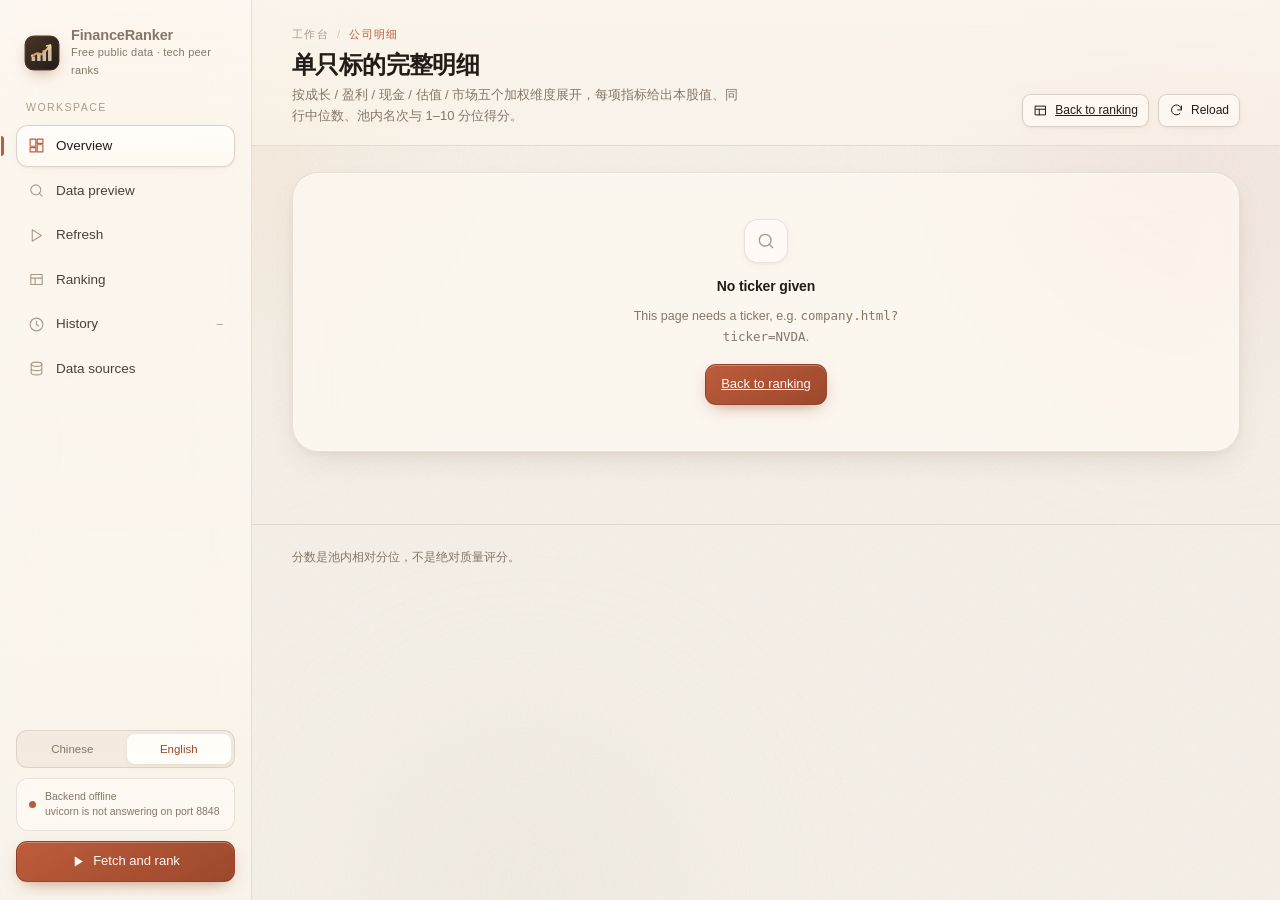
==== commit 881399c0: "feat: complete peer metrics, fix stale-snapshot serving, rebuild ranking UI Every stock in a pool no" ====
--- a/app/web/static/company.html
+++ b/app/web/static/company.html
@@ -41,6 +41,7 @@
 <script src="js/i18n.js"></script>
 <script src="js/shell.js"></script>
 <script src="js/company-view.js"></script>
+<script src="js/company-insights.js"></script>
 <script src="js/company.js"></script>
 </body>
 </html>
--- a/app/web/static/css/shell.css
+++ b/app/web/static/css/shell.css
@@ -160,14 +160,9 @@
 .brand .mark {
   flex: none;
   width: 36px; height: 36px;
-  display: grid; place-items: center;
+  display: block;
   border-radius: 11px;
-  background: linear-gradient(150deg, var(--accent), var(--accent-deep));
-  color: #fff8f2;
-  font-family: var(--mono);
-  font-size: 13px;
-  font-weight: 600;
-  letter-spacing: 0.06em;
+  object-fit: cover;
   box-shadow: 0 6px 16px -6px rgba(156, 72, 44, 0.55), inset 0 1px 0 rgba(255, 255, 255, 0.35);
 }
 .brand .txt { min-width: 0; }
@@ -1142,12 +1137,8 @@
   .mobilebar .mark {
     width: 30px; height: 30px;
     border-radius: 9px;
-    display: grid; place-items: center;
-    background: linear-gradient(150deg, var(--accent), var(--accent-deep));
-    color: #fff8f2;
-    font-family: var(--mono);
-    font-size: 11px;
-    font-weight: 600;
+    display: block;
+    object-fit: cover;
   }
   .mobilebar b { font-size: 13.5px; font-weight: 600; letter-spacing: -0.01em; }
   .mobilebar .spacer { flex: 1; }
--- a/app/web/static/css/components.css
+++ b/app/web/static/css/components.css
@@ -253,12 +253,82 @@
 @keyframes pop-in { from { opacity: 0; transform: translate3d(0, -6px, 0) scale(0.985); } }
 .colpanel[open] > summary { border-color: var(--accent-line); background: var(--accent-soft); color: var(--accent-deep); }
 
-/* the ranking table carries fixed column widths so the layout never reflows */
-table.data.ranking { table-layout: fixed; width: 100%; min-width: 940px; }
-table.data.ranking td, table.data.ranking th { padding: 10px 12px; }
+/* The ranking table can carry 29 comparable metrics. Sizing it by content
+   (rather than a fixed layout plus hand-guessed pixel widths) is what stops
+   headers from being clipped into "3M RETURN VS SP" and "CASH QUALIT", while
+   `min-width: 100%` keeps a short 8-column view from floating in dead space. */
+table.data.ranking { table-layout: auto; width: 100%; }
+table.data.ranking td, table.data.ranking th { padding: 9px 10px; }
 table.data.ranking td.company, table.data.ranking th.company { max-width: none; }
 
+/* Header labels stay on one line and are never clipped mid-word. */
+table.data.ranking thead th {
+  text-transform: none;
+  letter-spacing: 0.02em;
+  font-size: 11.5px;
+  line-height: 1.25;
+  white-space: nowrap;
+}
+
+/* Freeze identity columns: with 29 comparable metrics the reader scrolls
+   sideways, and losing the ticker makes every subsequent number unreadable. */
+table.data.ranking th.col-sticky, table.data.ranking td.col-sticky {
+  position: sticky;
+  z-index: 1;
+  background: var(--surface);
+}
+table.data.ranking colgroup col.col-sticky { position: sticky; }
+table.data.ranking thead th.col-sticky { z-index: 3; }
+table.data.ranking th.col-freeze-1, table.data.ranking td.col-freeze-1 { left: 0; }
+table.data.ranking th.col-freeze-2, table.data.ranking td.col-freeze-2 { left: 46px; }
+table.data.ranking td.col-sticky { background: linear-gradient(90deg, var(--surface) 92%, rgba(0,0,0,0.02)); }
+table.data.ranking td.col-freeze-2 { box-shadow: 6px 0 10px -8px rgba(60, 44, 30, 0.5); }
+
+/* Group separators. A tint per column reads as stripes and fights the sticky
+   column backgrounds, so the boundary between fundamental / return / risk /
+   consensus blocks is marked with a single vertical rule instead. */
+table.data.ranking th.grp-start, table.data.ranking td.grp-start {
+  border-left: 1px solid var(--hair-2);
+}
+table.data.ranking thead th.grp-start::before {
+  content: attr(data-group);
+  display: block;
+  font-size: 9px;
+  letter-spacing: 0.09em;
+  text-transform: uppercase;
+  color: var(--accent-deep);
+  opacity: 0.72;
+  margin-bottom: 3px;
+}
+table.data.ranking thead th.grp-start { padding-top: 6px; }
+
 .dimcell { min-width: 88px; }
+
+/* Stale-snapshot notice. A screen of blanks caused by an old snapshot looks
+   exactly like a dead data source, so this is deliberately prominent: a warm
+   rule down the side, the reason in one sentence, and the fix as a button. */
+.stale-card {
+  display: flex;
+  flex-wrap: wrap;
+  align-items: center;
+  gap: 10px 16px;
+  margin: 0 0 14px;
+  padding: 12px 16px;
+  border-radius: var(--r-lg);
+  border: 1px solid rgba(160, 117, 44, 0.36);
+  border-left: 3px solid var(--mid);
+  background: linear-gradient(180deg, rgba(255, 249, 237, 0.96), rgba(252, 244, 228, 0.92));
+  box-shadow: var(--sh);
+}
+.stale-card b { color: var(--mid); font-size: 13px; }
+.stale-card p {
+  flex: 1 1 340px;
+  margin: 0;
+  font-size: 12.5px;
+  line-height: 1.5;
+  color: var(--ink-2);
+}
+.stale-card .btn { flex: none; }
 
 .profile-pill {
   display: inline-flex;
--- a/app/web/static/css/company.css
+++ b/app/web/static/css/company.css
@@ -4,6 +4,30 @@
    ========================================================================== */
 
 .pagebody .crumb { margin-bottom: 14px; }
+.insight-card { padding: 22px 26px; margin: 16px 0; }
+.insight-card h2 { margin: 0 0 6px; font-size: 19px; }
+.insight-summary { line-height: 1.85; font-size: 15px; color: var(--ink); }
+.insight-note { color: var(--muted); font-size: 12px; line-height: 1.7; margin: 12px 0 0; }
+.insight-pills { display: flex; gap: 8px; flex-wrap: wrap; }
+.insight-pill { border: 1px solid var(--hair); background: var(--well); border-radius: 999px; padding: 6px 12px; font-size: 12px; }
+.insight-pill b { color: var(--accent-deep); font-family: var(--mono); }
+.insight-facets { display: grid; grid-template-columns: repeat(5, minmax(0, 1fr)); gap: 12px; margin-top: 20px; }
+.insight-facet { font-size: 12px; color: var(--muted); }
+.insight-facet span { display: flex; justify-content: space-between; }.insight-facet small { color: var(--faint); }
+.insight-facet b { display: block; text-align: right; font-family: var(--mono); color: var(--accent-deep); }
+.insight-facet-track { margin: 8px 0; height: 6px; background: var(--well); border-radius: 5px; overflow: hidden; }
+.insight-facet-track i { display: block; height: 100%; background: var(--good); border-radius: 5px; }
+.insight-grid { display: grid; grid-template-columns: repeat(2, minmax(0, 1fr)); gap: 18px; }
+.insight-grid .insight-card { margin: 0; }
+.insight-facts { display: grid; grid-template-columns: repeat(2, minmax(0, 1fr)); gap: 0 20px; }
+.insight-kv { display: flex; justify-content: space-between; gap: 10px; border-bottom: 1px solid var(--hair); padding: 12px 0; font-size: 12px; color: var(--muted); }
+.insight-kv strong { font-family: var(--mono); color: var(--ink); white-space: nowrap; }
+.insight-mood { display: flex; align-items: baseline; gap: 12px; flex-wrap: wrap; color: var(--good); }
+.insight-mood strong { font-size: 24px; }.insight-mood small { color: var(--muted); }
+.insight-articles { margin: 16px 0 0; padding: 0; list-style: none; }
+.insight-articles li { display: flex; justify-content: space-between; gap: 15px; padding: 9px 0; border-top: 1px solid var(--hair); font-size: 12px; }
+.insight-articles a { color: var(--ink); }.insight-articles time { white-space: nowrap; color: var(--faint); }
+@media (max-width: 780px) { .insight-grid { grid-template-columns: 1fr; } .insight-facts { grid-template-columns: 1fr; } .insight-facets { grid-template-columns: repeat(2, minmax(0, 1fr)); } }
 .pagebody .crumb a {
   color: var(--muted);
   text-decoration: none;
@@ -226,6 +250,28 @@
 .dimtable .mscore { font-size: 13.5px; }
 .dimtable tr.is-missing { opacity: 0.62; }
 .dimtable tr.is-missing .mlabel b { color: var(--muted); }
+
+/* A metric that is reported but deliberately not scored says so, instead of
+   leaving the score column blank — an empty cell is indistinguishable from a
+   metric that scored badly, which is what used to happen here. */
+.dimtable tr.is-reference { background: rgba(0, 0, 0, 0.012); }
+.dimtable tr.is-reference .mlabel b { font-weight: 500; color: var(--ink-2); }
+.reftag {
+  display: inline-block;
+  margin-left: 6px;
+  padding: 1px 6px;
+  border-radius: 999px;
+  border: 1px solid var(--hair-2);
+  background: var(--well);
+  color: var(--muted);
+  font-size: 9.5px;
+  font-style: normal;
+  font-weight: 500;
+  letter-spacing: 0.03em;
+  text-transform: uppercase;
+  vertical-align: 1px;
+}
+.dimtable td.mbar.is-ref { text-align: center; color: var(--faint); }
 
 /* Column rhythm comes from the <colgroup>: metric label / 本股 / 同行中位 /
    差值 / 池内名次 / 得分条 / 得分. Narrow screens drop the last columns so the
